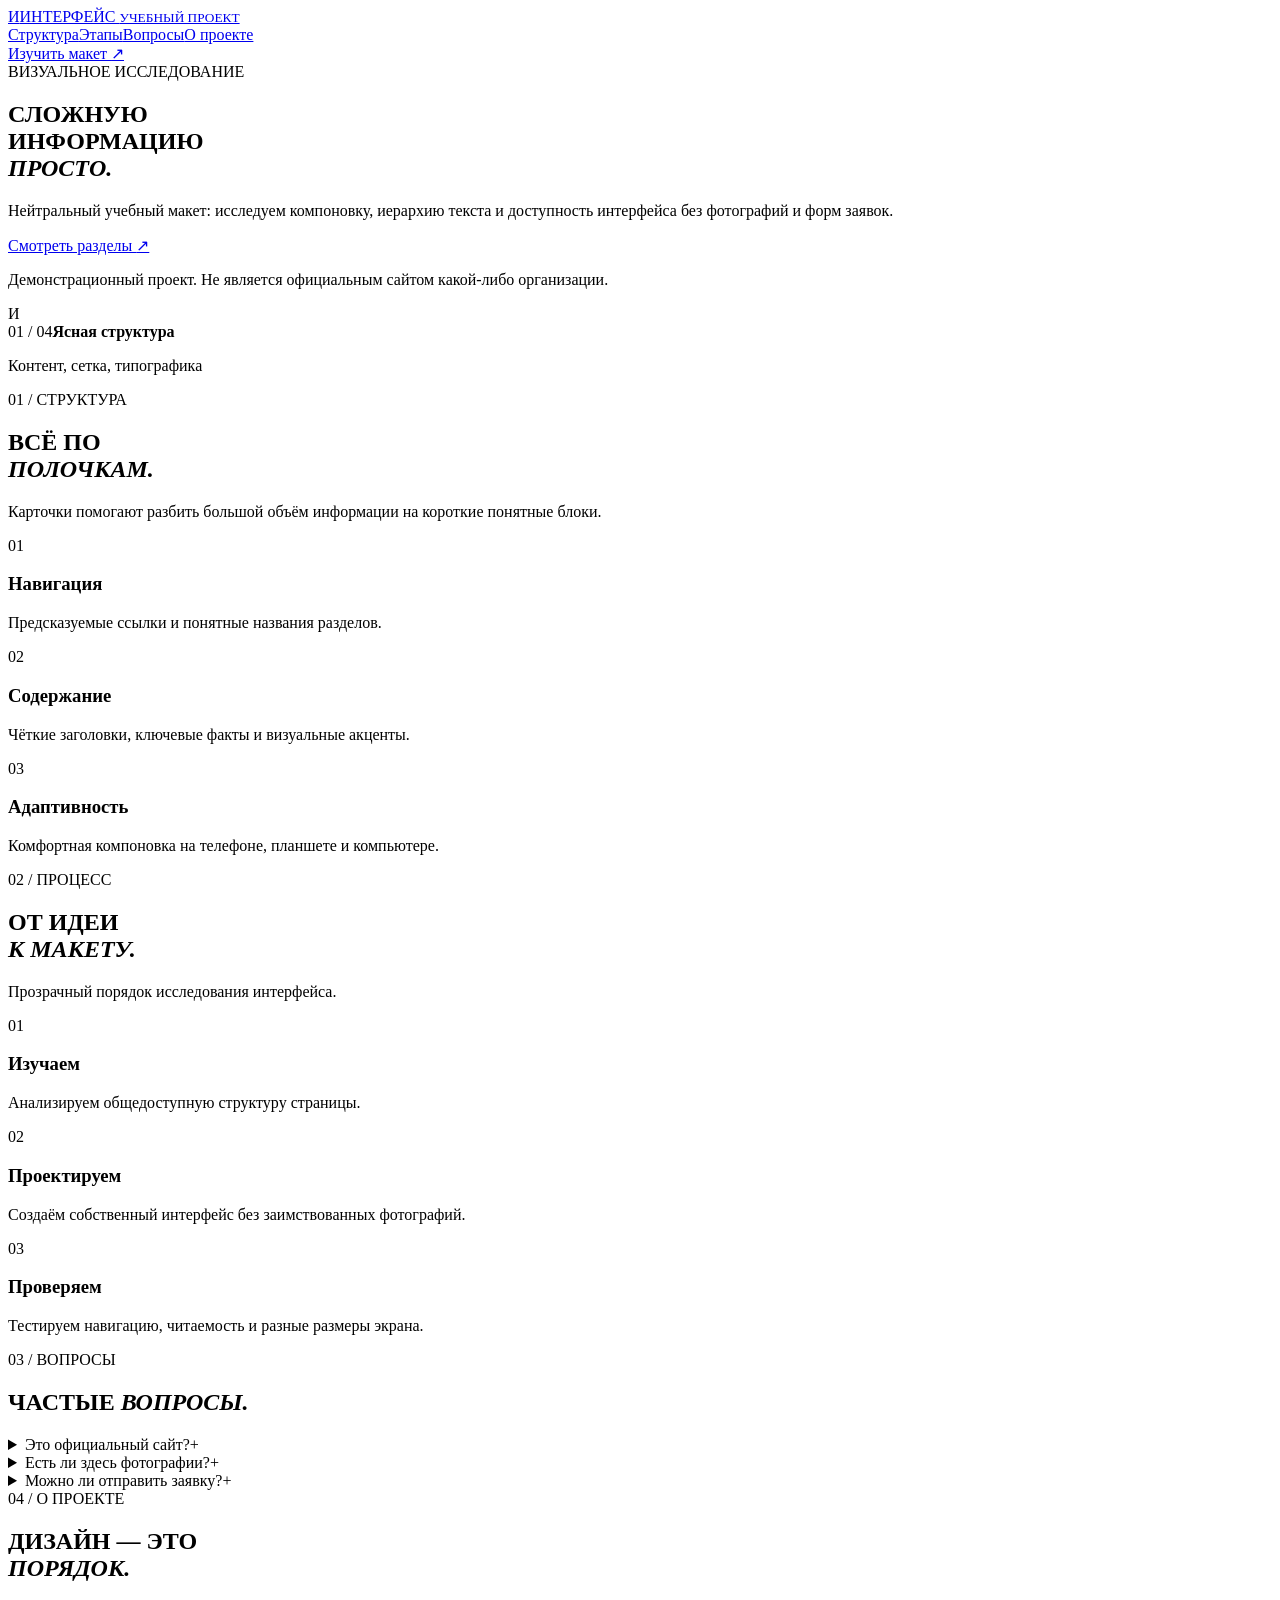
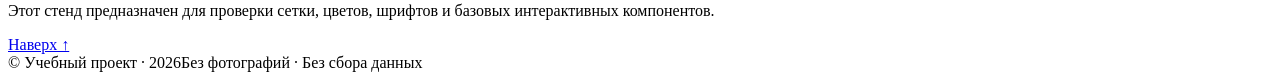
==== index.html @ 8164005a "feat: build photo-free neutral responsive research layout" ====
<!doctype html><html lang="ru"><head><meta charset="UTF-8"/><meta name="viewport" content="width=device-width,initial-scale=1"/><meta name="description" content="Учебный макет информационного сайта без фотографий и сбора персональных данных"/><title>Исследование интерфейса — учебный макет</title><link rel="stylesheet" href="./styles.css"/></head><body><header class="header"><div class="container head"><a class="brand" href="#top" aria-label="Начало страницы"><span class="logo">И</span><span>ИНТЕРФЕЙС <small>УЧЕБНЫЙ ПРОЕКТ</small></span></a><nav aria-label="Навигация"><a href="#structure">Структура</a><a href="#steps">Этапы</a><a href="#faq">Вопросы</a><a href="#about">О проекте</a></nav><a class="header-link" href="#structure">Изучить макет <span aria-hidden="true">↗</span></a></div></header><main id="top"><section class="hero"><div class="container hero-layout"><div class="intro"><span class="eyebrow"><span class="dot"></span> ВИЗУАЛЬНОЕ ИССЛЕДОВАНИЕ</span><h1>СЛОЖНУЮ<br/>ИНФОРМАЦИЮ<br/><em>ПРОСТО.</em></h1><p class="lead">Нейтральный учебный макет: исследуем компоновку, иерархию текста и доступность интерфейса без фотографий и форм заявок.</p><a class="button" href="#structure">Смотреть разделы <span aria-hidden="true">↗</span></a><p class="notice">Демонстрационный проект. Не является официальным сайтом какой-либо организации.</p></div><div class="art" aria-label="Абстрактная композиция геометрических фигур"><div class="big-letter" aria-hidden="true">И</div><div class="art-line"></div><div class="floating-card"><span>01 / 04</span><strong>Ясная структура</strong><p>Контент, сетка, типографика</p></div><div class="small-circle"></div></div></div></section><section id="structure" class="section"><div class="container"><div class="section-head"><span class="tag">01 / СТРУКТУРА</span><h2>ВСЁ ПО<br/><em>ПОЛОЧКАМ.</em></h2><p>Карточки помогают разбить большой объём информации на короткие понятные блоки.</p></div><div class="cards"><article><span class="card-no">01</span><div class="shape shape-one" aria-hidden="true"></div><h3>Навигация</h3><p>Предсказуемые ссылки и понятные названия разделов.</p></article><article><span class="card-no">02</span><div class="shape shape-two" aria-hidden="true"></div><h3>Содержание</h3><p>Чёткие заголовки, ключевые факты и визуальные акценты.</p></article><article><span class="card-no">03</span><div class="shape shape-three" aria-hidden="true"></div><h3>Адаптивность</h3><p>Комфортная компоновка на телефоне, планшете и компьютере.</p></article></div></div></section><section id="steps" class="section dark"><div class="container"><span class="tag lime">02 / ПРОЦЕСС</span><div class="section-head"><h2>ОТ ИДЕИ<br/><em>К МАКЕТУ.</em></h2><p>Прозрачный порядок исследования интерфейса.</p></div><div class="steps"><article><span>01</span><h3>Изучаем</h3><p>Анализируем общедоступную структуру страницы.</p></article><article><span>02</span><h3>Проектируем</h3><p>Создаём собственный интерфейс без заимствованных фотографий.</p></article><article><span>03</span><h3>Проверяем</h3><p>Тестируем навигацию, читаемость и разные размеры экрана.</p></article></div></div></section><section id="faq" class="section pale"><div class="container narrow"><span class="tag">03 / ВОПРОСЫ</span><h2>ЧАСТЫЕ <em>ВОПРОСЫ.</em></h2><details><summary>Это официальный сайт?<span>+</span></summary><p>Нет. Это независимый учебный макет, демонстрирующий принципы веб-дизайна.</p></details><details><summary>Есть ли здесь фотографии?<span>+</span></summary><p>Нет. Все изображения заменены графическими элементами и цветными блоками.</p></details><details><summary>Можно ли отправить заявку?<span>+</span></summary><p>Нет. Формы сбора персональных данных и внешние сервисы не подключены.</p></details></div></section><section id="about" class="section final"><div class="container final-inner"><div><span class="tag">04 / О ПРОЕКТЕ</span><h2>ДИЗАЙН — ЭТО<br/><em>ПОРЯДОК.</em></h2><p>Этот стенд предназначен для проверки сетки, цветов, шрифтов и базовых интерактивных компонентов.</p></div><a class="button light-button" href="#top">Наверх ↑</a></div></section></main><footer><div class="container footer"><span>© Учебный проект · 2026</span><span>Без фотографий · Без сбора данных</span></div></footer></body></html>
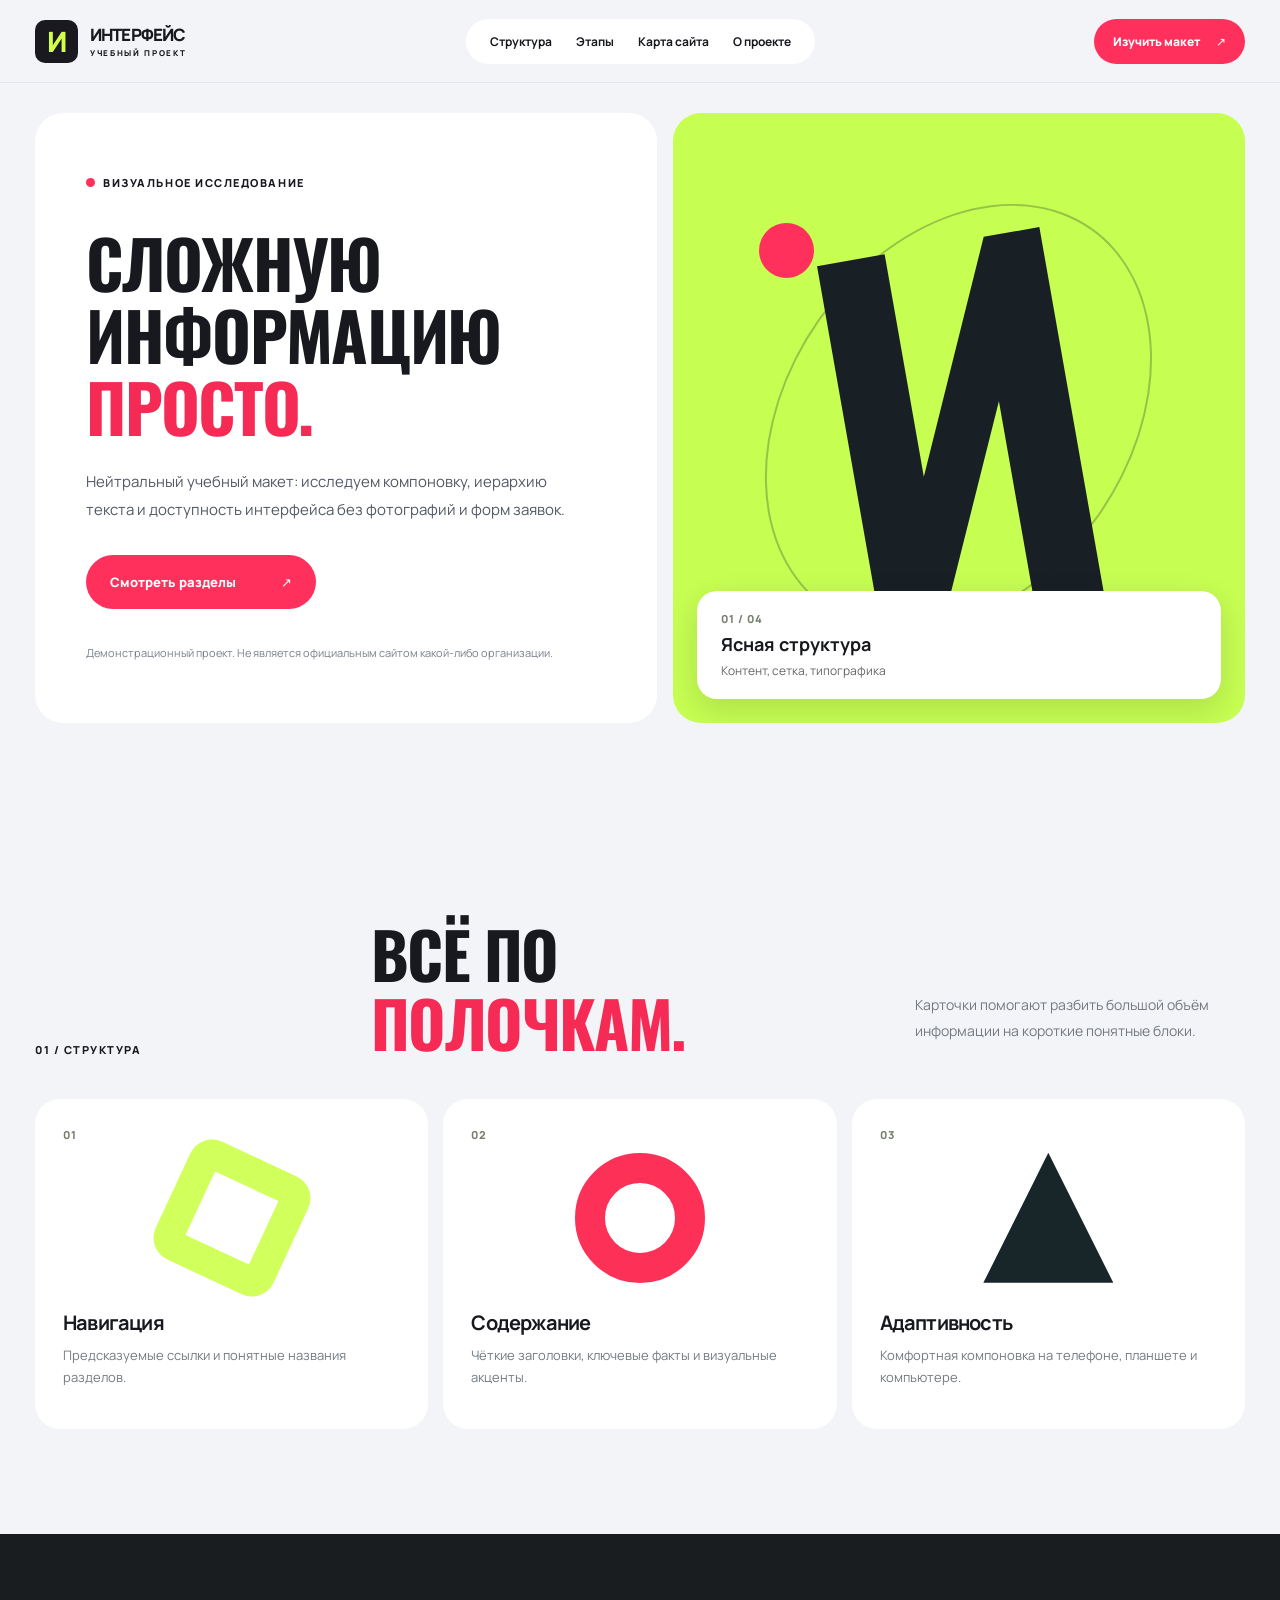
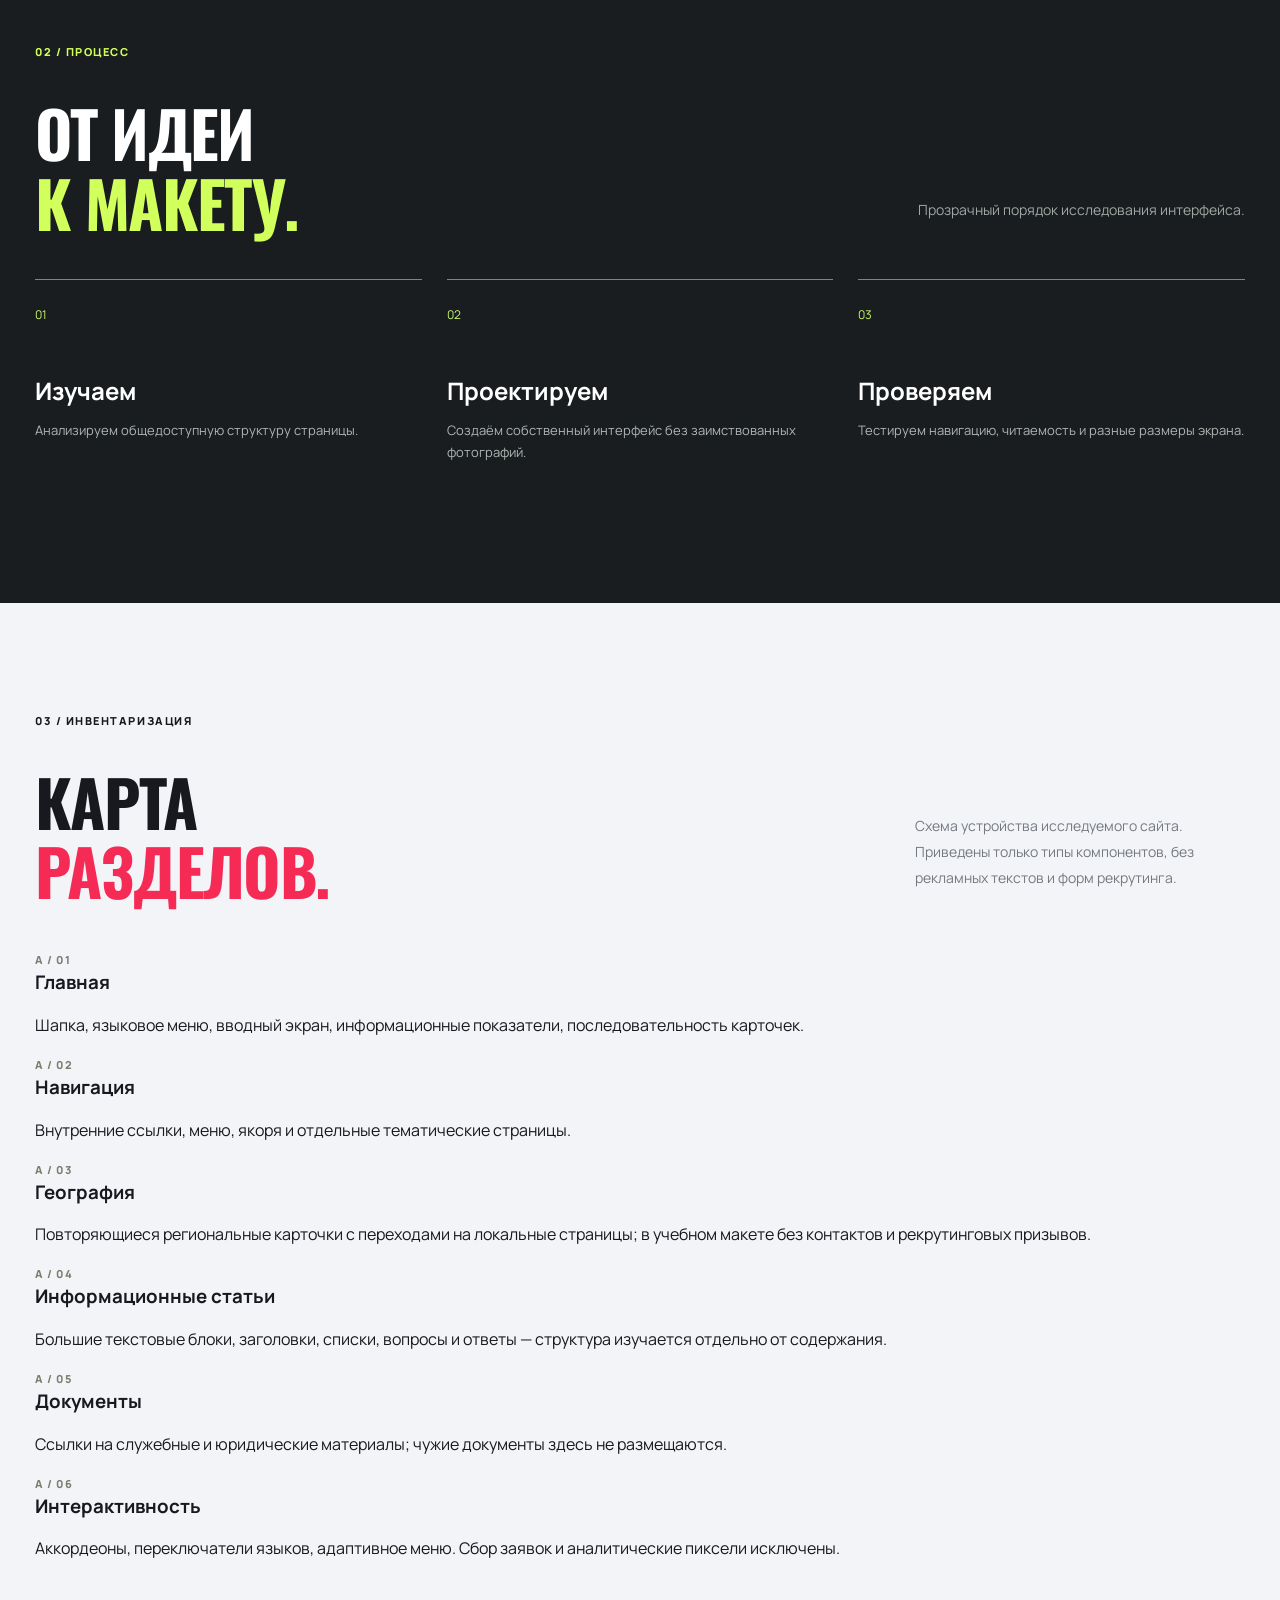
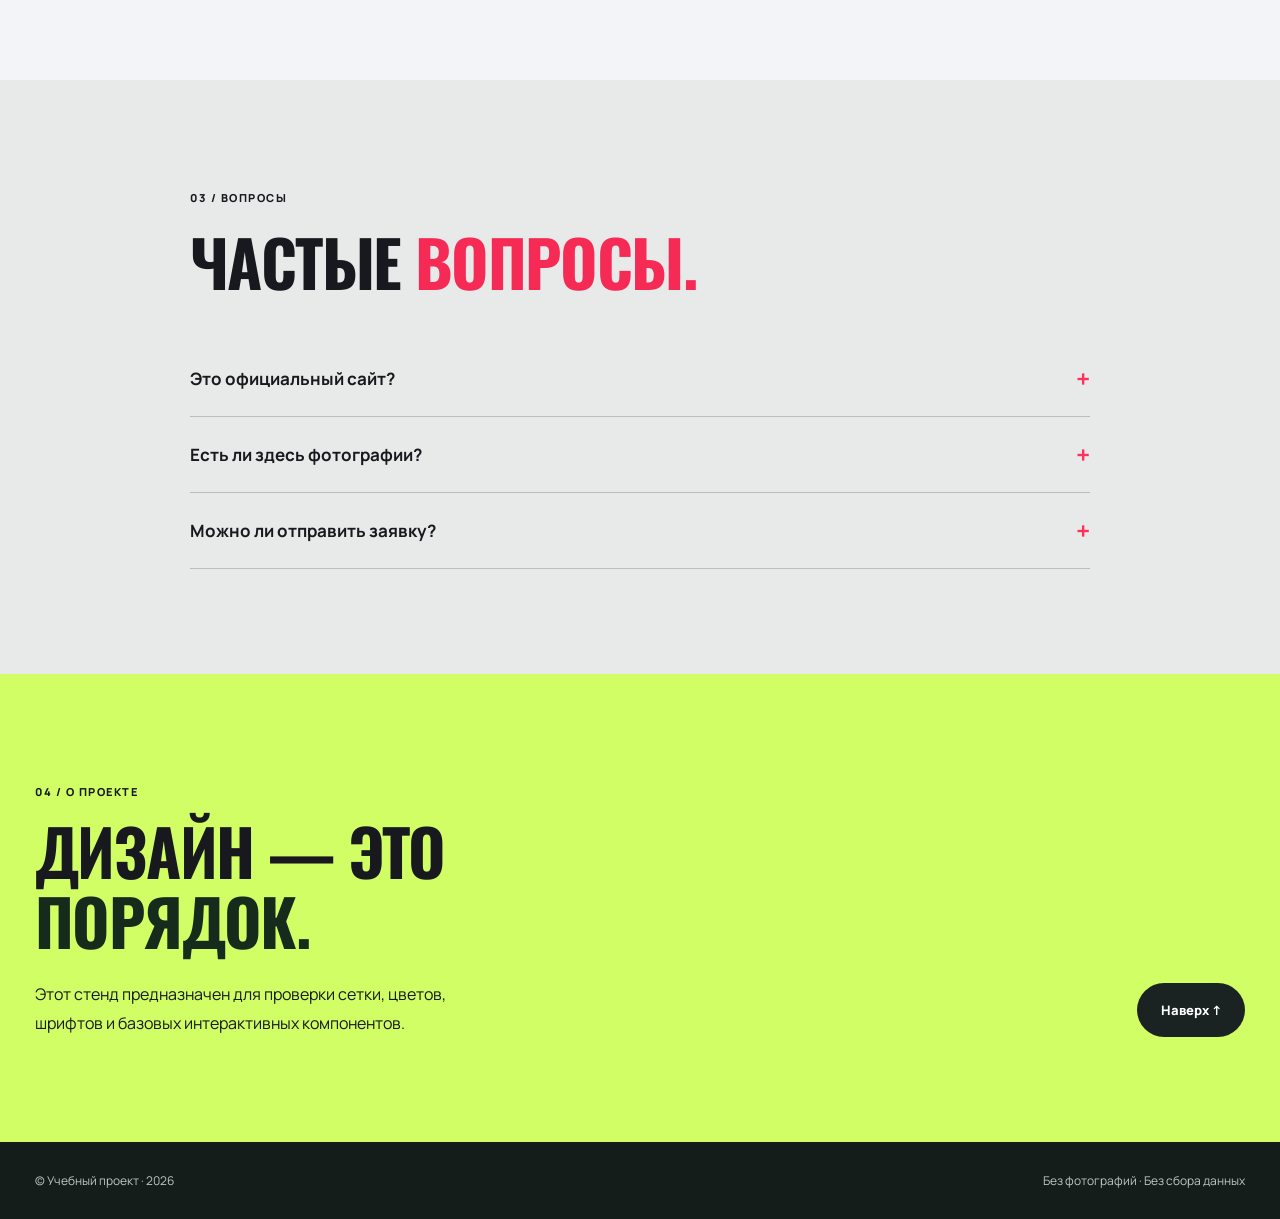
==== commit 9c663bc7: "feat: add neutral source structure inventory and navigation" ====
--- a/index.html
+++ b/index.html
@@ -1 +1 @@
-<!doctype html><html lang="ru"><head><meta charset="UTF-8"/><meta name="viewport" content="width=device-width,initial-scale=1"/><meta name="description" content="Учебный макет информационного сайта без фотографий и сбора персональных данных"/><title>Исследование интерфейса — учебный макет</title><link rel="stylesheet" href="./styles.css"/></head><body><header class="header"><div class="container head"><a class="brand" href="#top" aria-label="Начало страницы"><span class="logo">И</span><span>ИНТЕРФЕЙС <small>УЧЕБНЫЙ ПРОЕКТ</small></span></a><nav aria-label="Навигация"><a href="#structure">Структура</a><a href="#steps">Этапы</a><a href="#faq">Вопросы</a><a href="#about">О проекте</a></nav><a class="header-link" href="#structure">Изучить макет <span aria-hidden="true">↗</span></a></div></header><main id="top"><section class="hero"><div class="container hero-layout"><div class="intro"><span class="eyebrow"><span class="dot"></span> ВИЗУАЛЬНОЕ ИССЛЕДОВАНИЕ</span><h1>СЛОЖНУЮ<br/>ИНФОРМАЦИЮ<br/><em>ПРОСТО.</em></h1><p class="lead">Нейтральный учебный макет: исследуем компоновку, иерархию текста и доступность интерфейса без фотографий и форм заявок.</p><a class="button" href="#structure">Смотреть разделы <span aria-hidden="true">↗</span></a><p class="notice">Демонстрационный проект. Не является официальным сайтом какой-либо организации.</p></div><div class="art" aria-label="Абстрактная композиция геометрических фигур"><div class="big-letter" aria-hidden="true">И</div><div class="art-line"></div><div class="floating-card"><span>01 / 04</span><strong>Ясная структура</strong><p>Контент, сетка, типографика</p></div><div class="small-circle"></div></div></div></section><section id="structure" class="section"><div class="container"><div class="section-head"><span class="tag">01 / СТРУКТУРА</span><h2>ВСЁ ПО<br/><em>ПОЛОЧКАМ.</em></h2><p>Карточки помогают разбить большой объём информации на короткие понятные блоки.</p></div><div class="cards"><article><span class="card-no">01</span><div class="shape shape-one" aria-hidden="true"></div><h3>Навигация</h3><p>Предсказуемые ссылки и понятные названия разделов.</p></article><article><span class="card-no">02</span><div class="shape shape-two" aria-hidden="true"></div><h3>Содержание</h3><p>Чёткие заголовки, ключевые факты и визуальные акценты.</p></article><article><span class="card-no">03</span><div class="shape shape-three" aria-hidden="true"></div><h3>Адаптивность</h3><p>Комфортная компоновка на телефоне, планшете и компьютере.</p></article></div></div></section><section id="steps" class="section dark"><div class="container"><span class="tag lime">02 / ПРОЦЕСС</span><div class="section-head"><h2>ОТ ИДЕИ<br/><em>К МАКЕТУ.</em></h2><p>Прозрачный порядок исследования интерфейса.</p></div><div class="steps"><article><span>01</span><h3>Изучаем</h3><p>Анализируем общедоступную структуру страницы.</p></article><article><span>02</span><h3>Проектируем</h3><p>Создаём собственный интерфейс без заимствованных фотографий.</p></article><article><span>03</span><h3>Проверяем</h3><p>Тестируем навигацию, читаемость и разные размеры экрана.</p></article></div></div></section><section id="faq" class="section pale"><div class="container narrow"><span class="tag">03 / ВОПРОСЫ</span><h2>ЧАСТЫЕ <em>ВОПРОСЫ.</em></h2><details><summary>Это официальный сайт?<span>+</span></summary><p>Нет. Это независимый учебный макет, демонстрирующий принципы веб-дизайна.</p></details><details><summary>Есть ли здесь фотографии?<span>+</span></summary><p>Нет. Все изображения заменены графическими элементами и цветными блоками.</p></details><details><summary>Можно ли отправить заявку?<span>+</span></summary><p>Нет. Формы сбора персональных данных и внешние сервисы не подключены.</p></details></div></section><section id="about" class="section final"><div class="container final-inner"><div><span class="tag">04 / О ПРОЕКТЕ</span><h2>ДИЗАЙН — ЭТО<br/><em>ПОРЯДОК.</em></h2><p>Этот стенд предназначен для проверки сетки, цветов, шрифтов и базовых интерактивных компонентов.</p></div><a class="button light-button" href="#top">Наверх ↑</a></div></section></main><footer><div class="container footer"><span>© Учебный проект · 2026</span><span>Без фотографий · Без сбора данных</span></div></footer></body></html>+<!doctype html><html lang="ru"><head><meta charset="UTF-8"/><meta name="viewport" content="width=device-width,initial-scale=1"/><meta name="description" content="Учебный макет информационного сайта без фотографий и сбора персональных данных"/><title>Исследование интерфейса — учебный макет</title><link rel="stylesheet" href="./styles.css"/></head><body><header class="header"><div class="container head"><a class="brand" href="#top" aria-label="Начало страницы"><span class="logo">И</span><span>ИНТЕРФЕЙС <small>УЧЕБНЫЙ ПРОЕКТ</small></span></a><nav aria-label="Навигация"><a href="#structure">Структура</a><a href="#steps">Этапы</a><a href="#audit">Карта сайта</a><a href="#about">О проекте</a></nav><a class="header-link" href="#structure">Изучить макет <span aria-hidden="true">↗</span></a></div></header><main id="top"><section class="hero"><div class="container hero-layout"><div class="intro"><span class="eyebrow"><span class="dot"></span> ВИЗУАЛЬНОЕ ИССЛЕДОВАНИЕ</span><h1>СЛОЖНУЮ<br/>ИНФОРМАЦИЮ<br/><em>ПРОСТО.</em></h1><p class="lead">Нейтральный учебный макет: исследуем компоновку, иерархию текста и доступность интерфейса без фотографий и форм заявок.</p><a class="button" href="#structure">Смотреть разделы <span aria-hidden="true">↗</span></a><p class="notice">Демонстрационный проект. Не является официальным сайтом какой-либо организации.</p></div><div class="art" aria-label="Абстрактная композиция геометрических фигур"><div class="big-letter" aria-hidden="true">И</div><div class="art-line"></div><div class="floating-card"><span>01 / 04</span><strong>Ясная структура</strong><p>Контент, сетка, типографика</p></div><div class="small-circle"></div></div></div></section><section id="structure" class="section"><div class="container"><div class="section-head"><span class="tag">01 / СТРУКТУРА</span><h2>ВСЁ ПО<br/><em>ПОЛОЧКАМ.</em></h2><p>Карточки помогают разбить большой объём информации на короткие понятные блоки.</p></div><div class="cards"><article><span class="card-no">01</span><div class="shape shape-one" aria-hidden="true"></div><h3>Навигация</h3><p>Предсказуемые ссылки и понятные названия разделов.</p></article><article><span class="card-no">02</span><div class="shape shape-two" aria-hidden="true"></div><h3>Содержание</h3><p>Чёткие заголовки, ключевые факты и визуальные акценты.</p></article><article><span class="card-no">03</span><div class="shape shape-three" aria-hidden="true"></div><h3>Адаптивность</h3><p>Комфортная компоновка на телефоне, планшете и компьютере.</p></article></div></div></section><section id="steps" class="section dark"><div class="container"><span class="tag lime">02 / ПРОЦЕСС</span><div class="section-head"><h2>ОТ ИДЕИ<br/><em>К МАКЕТУ.</em></h2><p>Прозрачный порядок исследования интерфейса.</p></div><div class="steps"><article><span>01</span><h3>Изучаем</h3><p>Анализируем общедоступную структуру страницы.</p></article><article><span>02</span><h3>Проектируем</h3><p>Создаём собственный интерфейс без заимствованных фотографий.</p></article><article><span>03</span><h3>Проверяем</h3><p>Тестируем навигацию, читаемость и разные размеры экрана.</p></article></div></div></section><section id="audit" class="section audit"><div class="container"><span class="tag">03 / ИНВЕНТАРИЗАЦИЯ</span><div class="section-head"><h2>КАРТА<br/><em>РАЗДЕЛОВ.</em></h2><p>Схема устройства исследуемого сайта. Приведены только типы компонентов, без рекламных текстов и форм рекрутинга.</p></div><div class="audit-grid"><article><span class="card-no">A / 01</span><h3>Главная</h3><p>Шапка, языковое меню, вводный экран, информационные показатели, последовательность карточек.</p></article><article><span class="card-no">A / 02</span><h3>Навигация</h3><p>Внутренние ссылки, меню, якоря и отдельные тематические страницы.</p></article><article><span class="card-no">A / 03</span><h3>География</h3><p>Повторяющиеся региональные карточки с переходами на локальные страницы; в учебном макете без контактов и рекрутинговых призывов.</p></article><article><span class="card-no">A / 04</span><h3>Информационные статьи</h3><p>Большие текстовые блоки, заголовки, списки, вопросы и ответы — структура изучается отдельно от содержания.</p></article><article><span class="card-no">A / 05</span><h3>Документы</h3><p>Ссылки на служебные и юридические материалы; чужие документы здесь не размещаются.</p></article><article><span class="card-no">A / 06</span><h3>Интерактивность</h3><p>Аккордеоны, переключатели языков, адаптивное меню. Сбор заявок и аналитические пиксели исключены.</p></article></div></div></section><section id="faq" class="section pale"><div class="container narrow"><span class="tag">03 / ВОПРОСЫ</span><h2>ЧАСТЫЕ <em>ВОПРОСЫ.</em></h2><details><summary>Это официальный сайт?<span>+</span></summary><p>Нет. Это независимый учебный макет, демонстрирующий принципы веб-дизайна.</p></details><details><summary>Есть ли здесь фотографии?<span>+</span></summary><p>Нет. Все изображения заменены графическими элементами и цветными блоками.</p></details><details><summary>Можно ли отправить заявку?<span>+</span></summary><p>Нет. Формы сбора персональных данных и внешние сервисы не подключены.</p></details></div></section><section id="about" class="section final"><div class="container final-inner"><div><span class="tag">04 / О ПРОЕКТЕ</span><h2>ДИЗАЙН — ЭТО<br/><em>ПОРЯДОК.</em></h2><p>Этот стенд предназначен для проверки сетки, цветов, шрифтов и базовых интерактивных компонентов.</p></div><a class="button light-button" href="#top">Наверх ↑</a></div></section></main><footer><div class="container footer"><span>© Учебный проект · 2026</span><span>Без фотографий · Без сбора данных</span></div></footer></body></html>
--- a/styles.css
+++ b/styles.css
@@ -0,0 +1 @@
+@import url('https://fonts.googleapis.com/css2?family=Manrope:wght@400;500;600;700;800&family=Oswald:wght@500;600;700&display=swap');:root{font-family:Manrope,Arial,sans-serif;color:#17191e;background:#f3f4f7;font-synthesis:none}*{box-sizing:border-box}html{scroll-behavior:smooth}body{margin:0}a{color:inherit;text-decoration:none}button,input{font:inherit}:focus-visible{outline:3px solid #ff315c;outline-offset:4px}.container{width:min(1210px,calc(100% - 48px));margin:auto}.header{position:sticky;top:0;z-index:10;background:#f3f4f7eF;backdrop-filter:blur(16px);border-bottom:1px solid #e5e5ed}.head{display:flex;align-items:center;justify-content:space-between;gap:24px;height:82px}.brand{display:flex;align-items:center;gap:12px;font-size:17px;line-height:1;font-weight:800;letter-spacing:-.05em}.brand small{display:block;letter-spacing:.21em;font-size:8px;margin-top:6px}.logo{display:grid;place-items:center;background:#19191f;color:#d2ff4b;border-radius:10px;width:43px;height:43px;font-size:28px}.head nav{display:flex;align-items:center;gap:24px;background:#fff;border-radius:50px;padding:14px 24px}.head nav a{font-size:12px;font-weight:700}.head nav a:hover,.header-link:hover{color:#f22750}.header-link{background:#ff315c;color:#fff;padding:14px 19px;border-radius:40px;font-size:12px;font-weight:800;white-space:nowrap}.header-link span{margin-left:14px}.hero{padding:30px 0 54px}.hero-layout{display:grid;grid-template-columns:1fr .92fr;gap:16px}.intro{min-height:605px;background:white;padding:62px clamp(25px,4vw,58px);border-radius:28px;display:flex;flex-direction:column;align-items:start}.eyebrow,.tag{font-size:11px;font-weight:800;letter-spacing:.14em}.eyebrow{display:flex;align-items:center;gap:8px}.dot{width:9px;height:9px;background:#ff315c;border-radius:50%}h1,h2,h3,p{margin-top:0}h1,h2{font-family:Oswald,'Arial Narrow',Impact,sans-serif;font-weight:700;letter-spacing:-.025em;line-height:1.08}h1{font-size:clamp(48px,5.2vw,77px);margin:37px 0 25px}h1 em,h2 em{font-style:normal;color:#f52a55}.lead{max-width:480px;font-size:15px;line-height:1.9;color:#535964}.button{display:inline-flex;align-items:center;justify-content:space-between;gap:45px;border:0;border-radius:50px;background:#ff315c;color:white;font-size:13px;font-weight:800;padding:18px 24px;margin-top:15px}.button:hover{background:#e31342}.notice{font-size:11px;color:#79808b;line-height:1.6;margin:35px 0 0}.art{min-height:605px;border-radius:28px;position:relative;overflow:hidden;background:#c6fe52;display:grid;place-items:center}.big-letter{font-family:Oswald,Impact,sans-serif;font-size:clamp(350px,38vw,560px);color:#182026;font-weight:700;line-height:.8;transform:rotate(-10deg)}.art-line{position:absolute;inset:12% 20%;border:2px solid #18202644;border-radius:50%;transform:rotate(35deg)}.floating-card{position:absolute;bottom:24px;right:24px;left:24px;background:#fff;padding:20px 24px;border-radius:20px;display:grid;gap:6px;box-shadow:0 10px 30px #1112}.floating-card span,.card-no{font-size:11px;letter-spacing:.1em;color:#77806f;font-weight:800}.floating-card strong{font-size:18px}.floating-card p{font-size:12px;color:#666;margin:0}.small-circle{width:55px;height:55px;border-radius:50%;background:#ff315c;position:absolute;left:15%;top:18%}.section{padding:105px 0}.section-head{display:flex;justify-content:space-between;align-items:end;gap:25px;margin:22px 0 42px}.section-head h2,h2{font-size:clamp(40px,5vw,70px);margin:15px 0 0}.section-head p{max-width:330px;color:#747980;font-size:14px;line-height:1.85}.cards{display:grid;grid-template-columns:repeat(3,1fr);gap:15px}.cards article{background:white;min-height:330px;border-radius:25px;padding:28px;display:flex;flex-direction:column}.cards h3{font-size:20px;letter-spacing:-.04em;margin:16px 0 8px}.cards p,.steps p{font-size:13px;color:#737b80;line-height:1.7}.shape{margin:auto;position:relative;width:130px;height:130px}.shape-one{border:30px solid #d1ff5c;border-radius:24px;transform:rotate(25deg)}.shape-two{border:30px solid #fd3158;border-radius:50%}.shape-three{background:#18262a;clip-path:polygon(50% 0,100% 100%,0 100%)}.dark{background:#191d20;color:#fff}.lime{color:#d1ff5c}.dark h2 em{color:#d1ff5c}.dark .section-head p{color:#a1a8a3}.steps{display:grid;grid-template-columns:repeat(3,1fr);gap:25px}.steps article{border-top:1px solid #788880;padding:22px 0}.steps article span{color:#c9f96b;font-size:12px}.steps h3{font-size:24px;margin:50px 0 12px}.steps p{color:#aeb5b1}.pale{background:#e8eae9}.narrow{max-width:900px}.narrow h2{margin:20px 0 45px}details{border-bottom:1px solid #babfbc;padding:20px 0}summary{cursor:pointer;font-size:17px;font-weight:700;display:flex;justify-content:space-between;align-items:center;gap:15px;list-style:none}summary::-webkit-details-marker{display:none}summary span{font-size:25px;color:#ff315c}details[open] summary span{transform:rotate(45deg)}details p{color:#5e6966;line-height:1.8;font-size:14px;margin:18px 0 4px}.final{background:#d0fe64}.final-inner{display:flex;align-items:end;justify-content:space-between;gap:35px}.final h2 em{color:#172b1c}.final p{max-width:440px;margin:25px 0 0;line-height:1.8}.light-button{background:#1a2322}.light-button:hover{background:#364744}footer{background:#151d1b;color:#bdc8bf;padding:30px 0}.footer{display:flex;justify-content:space-between;gap:15px;font-size:12px}@media(max-width:950px){.head nav{gap:12px;padding:12px}.head nav a{font-size:11px}.hero-layout{grid-template-columns:1fr 1fr}.intro{min-height:560px}.art{min-height:560px}.big-letter{font-size:330px}}@media(max-width:740px){.head nav{display:none}.head{height:68px}.container{width:calc(100% - 26px)}.hero{padding-top:12px}.hero-layout{grid-template-columns:1fr}.intro{min-height:0;padding:36px 25px}.intro h1{font-size:clamp(48px,12vw,70px)}.art{min-height:340px}.big-letter{font-size:320px}.section{padding:70px 0}.section-head{display:block}.section-head p{margin-top:18px}.cards,.steps{grid-template-columns:1fr}.cards article{min-height:290px}.final-inner{display:block}.footer{flex-direction:column}.header-link{font-size:11px;padding:12px}}@media(prefers-reduced-motion:reduce){html{scroll-behavior:auto}}
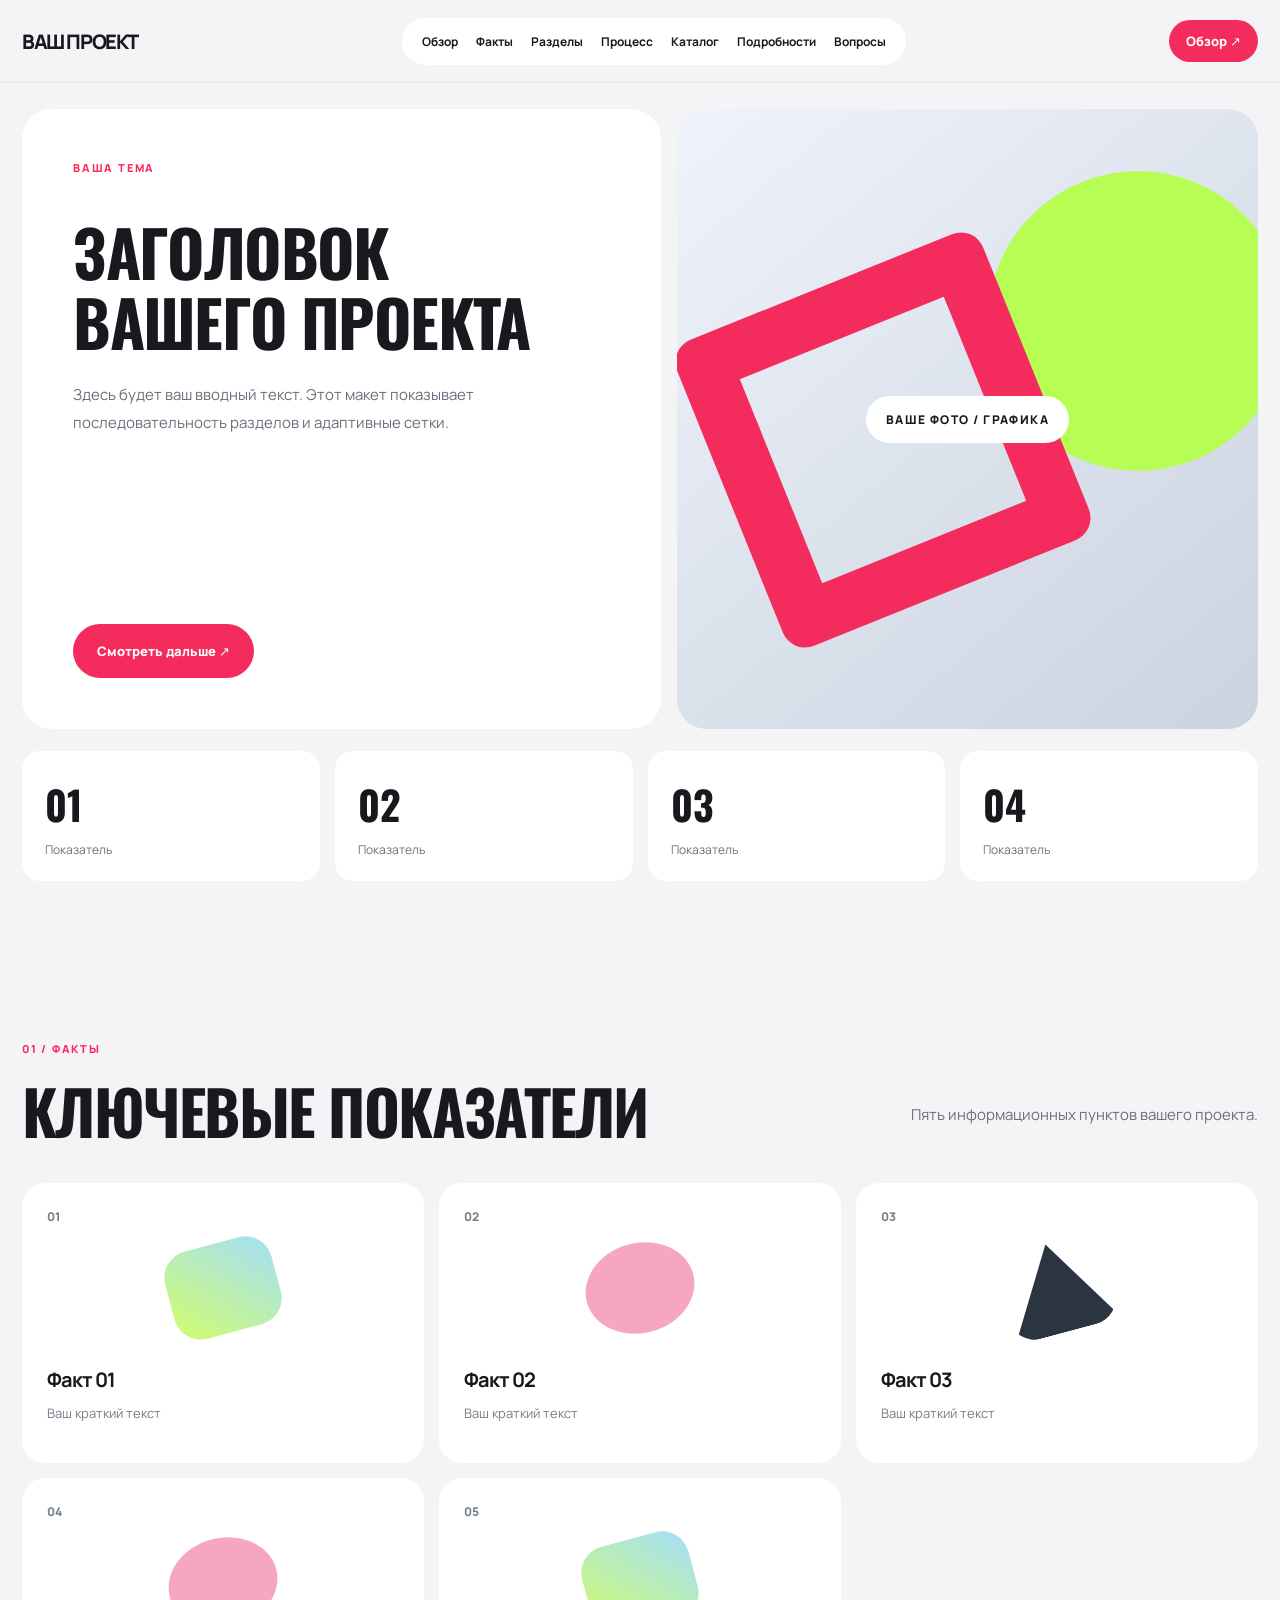
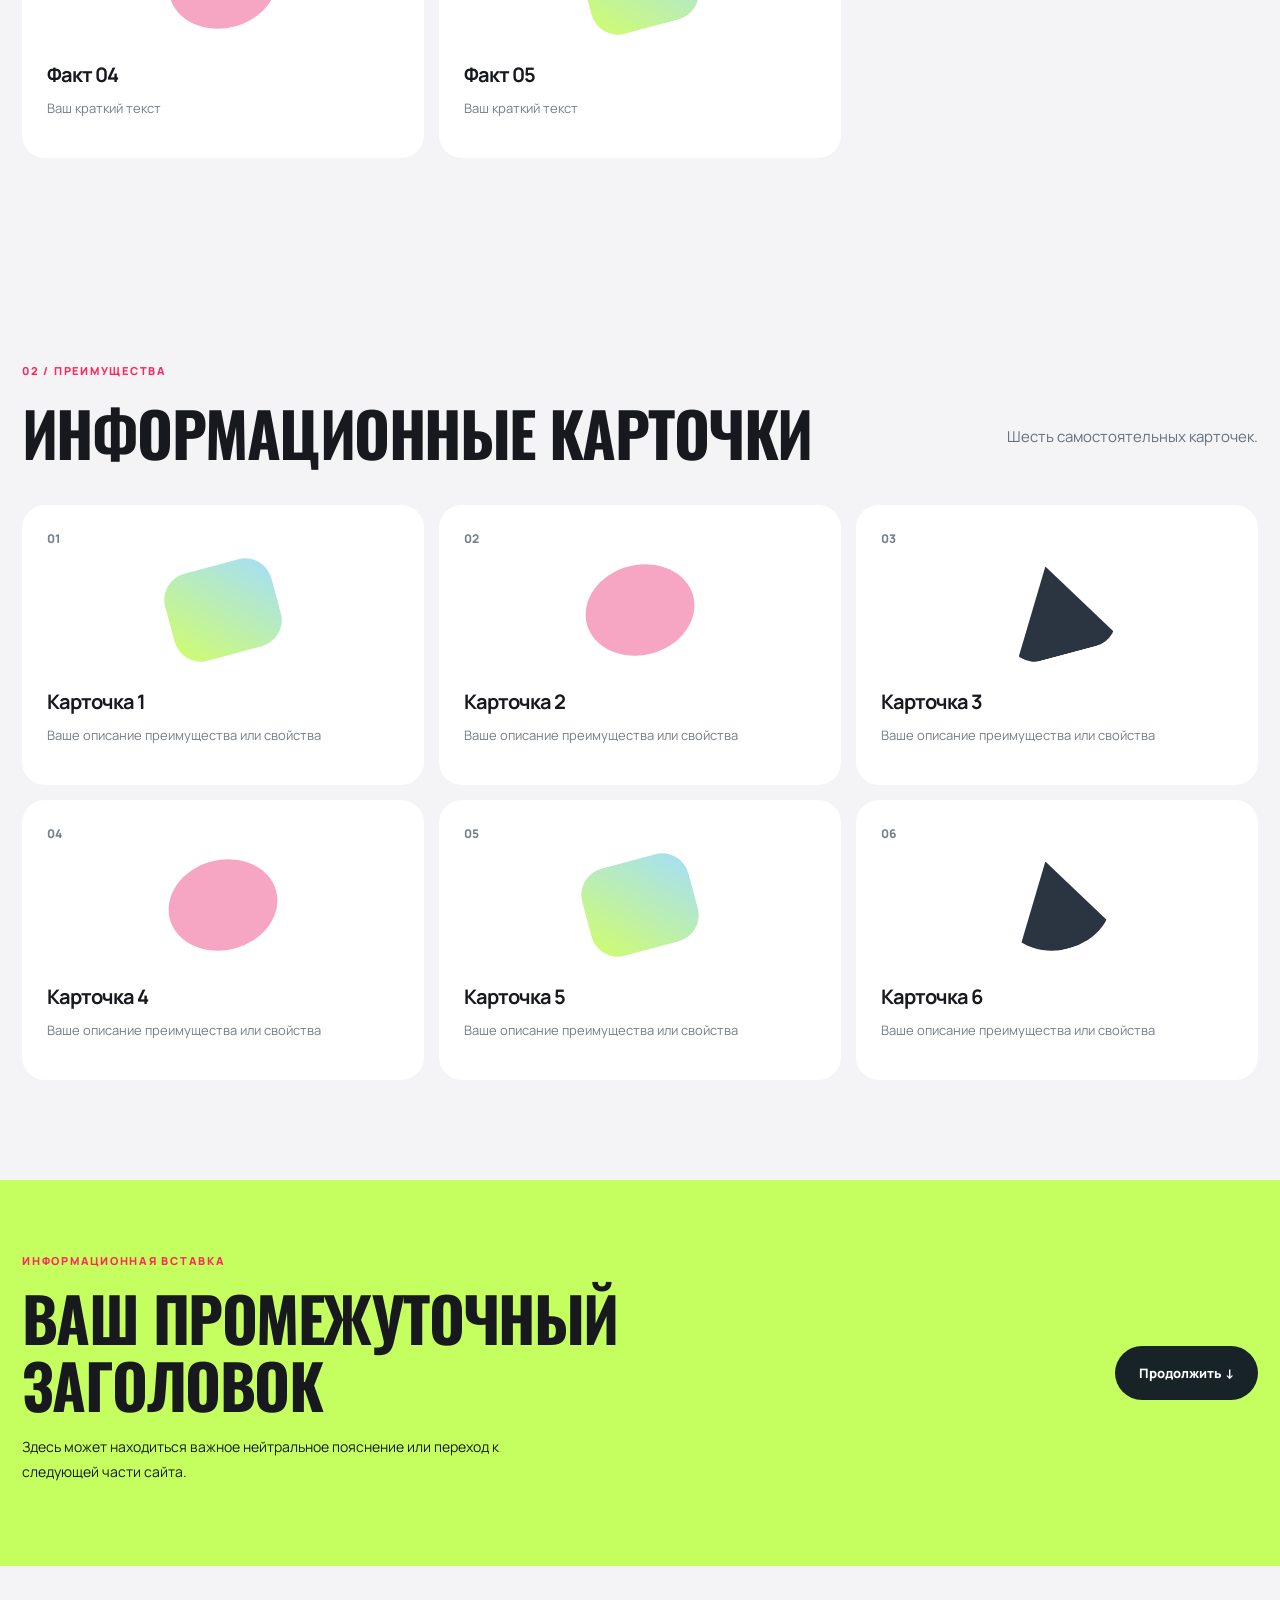
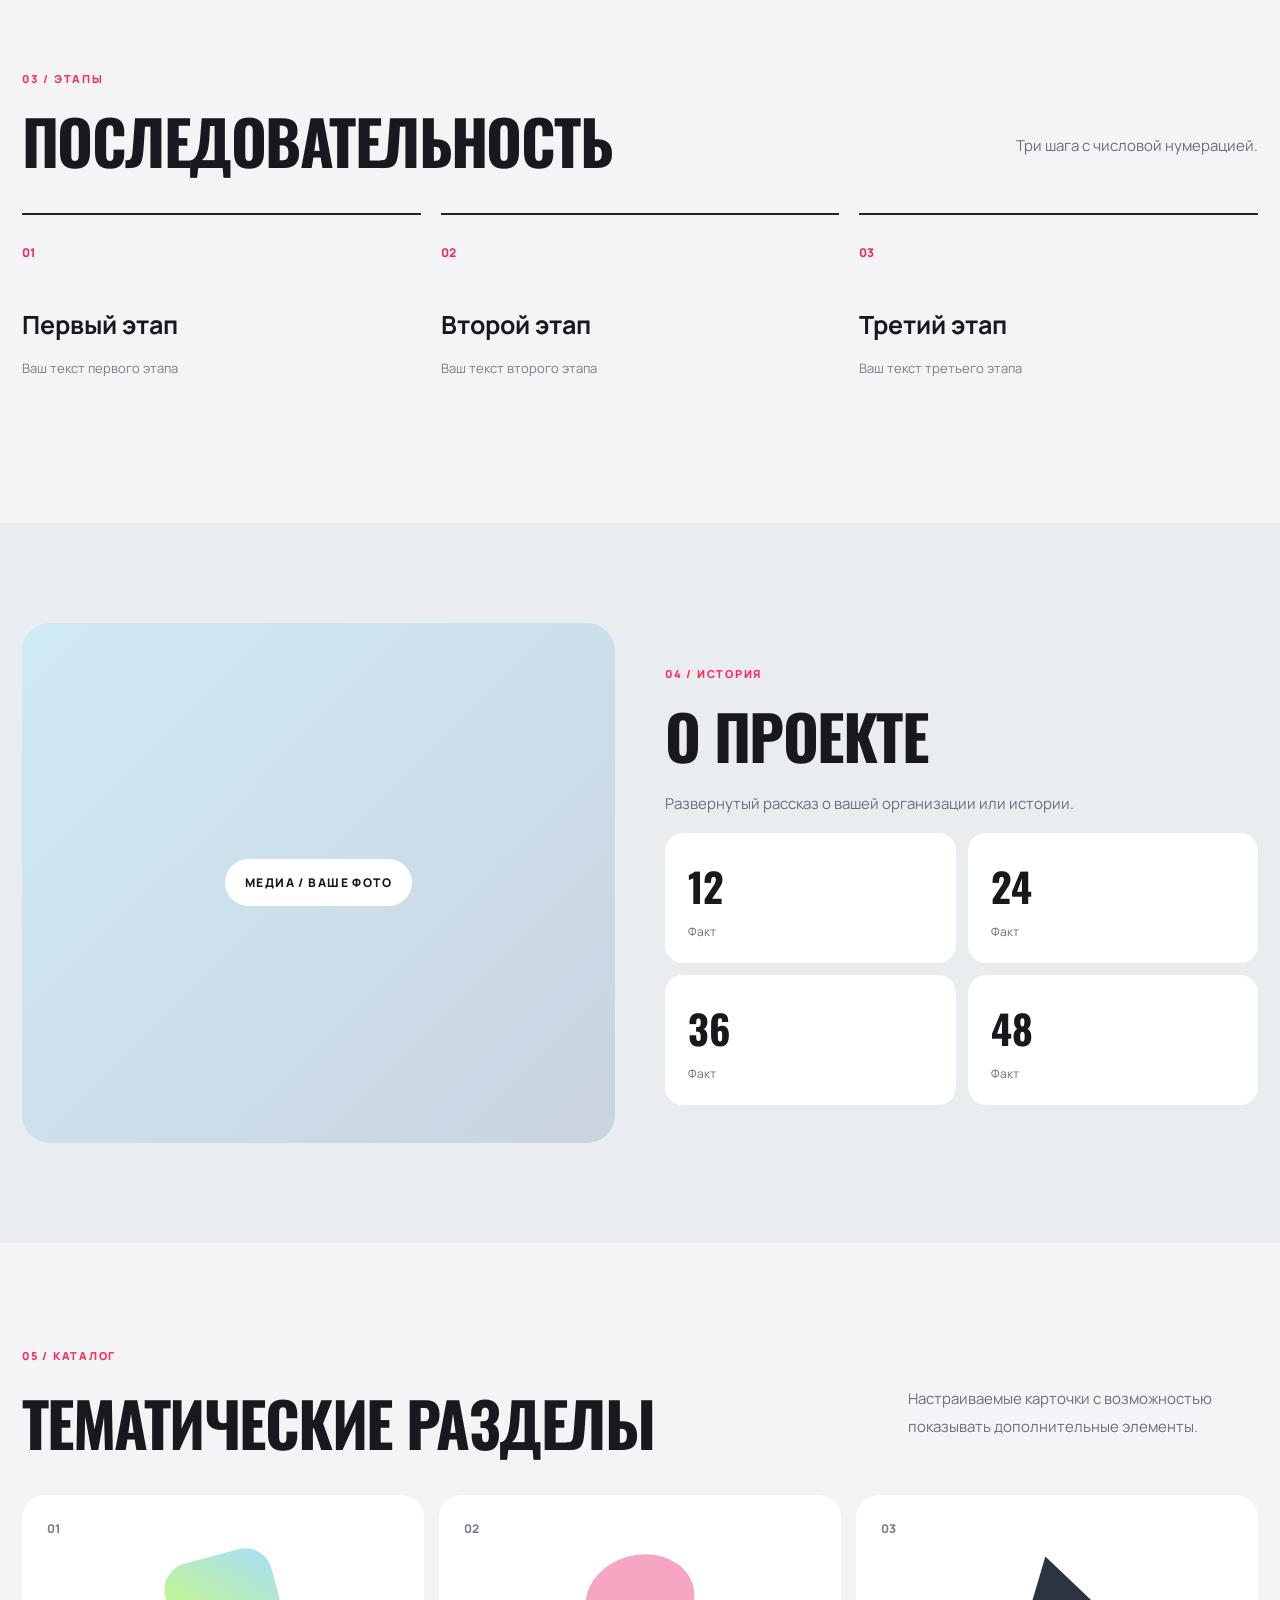
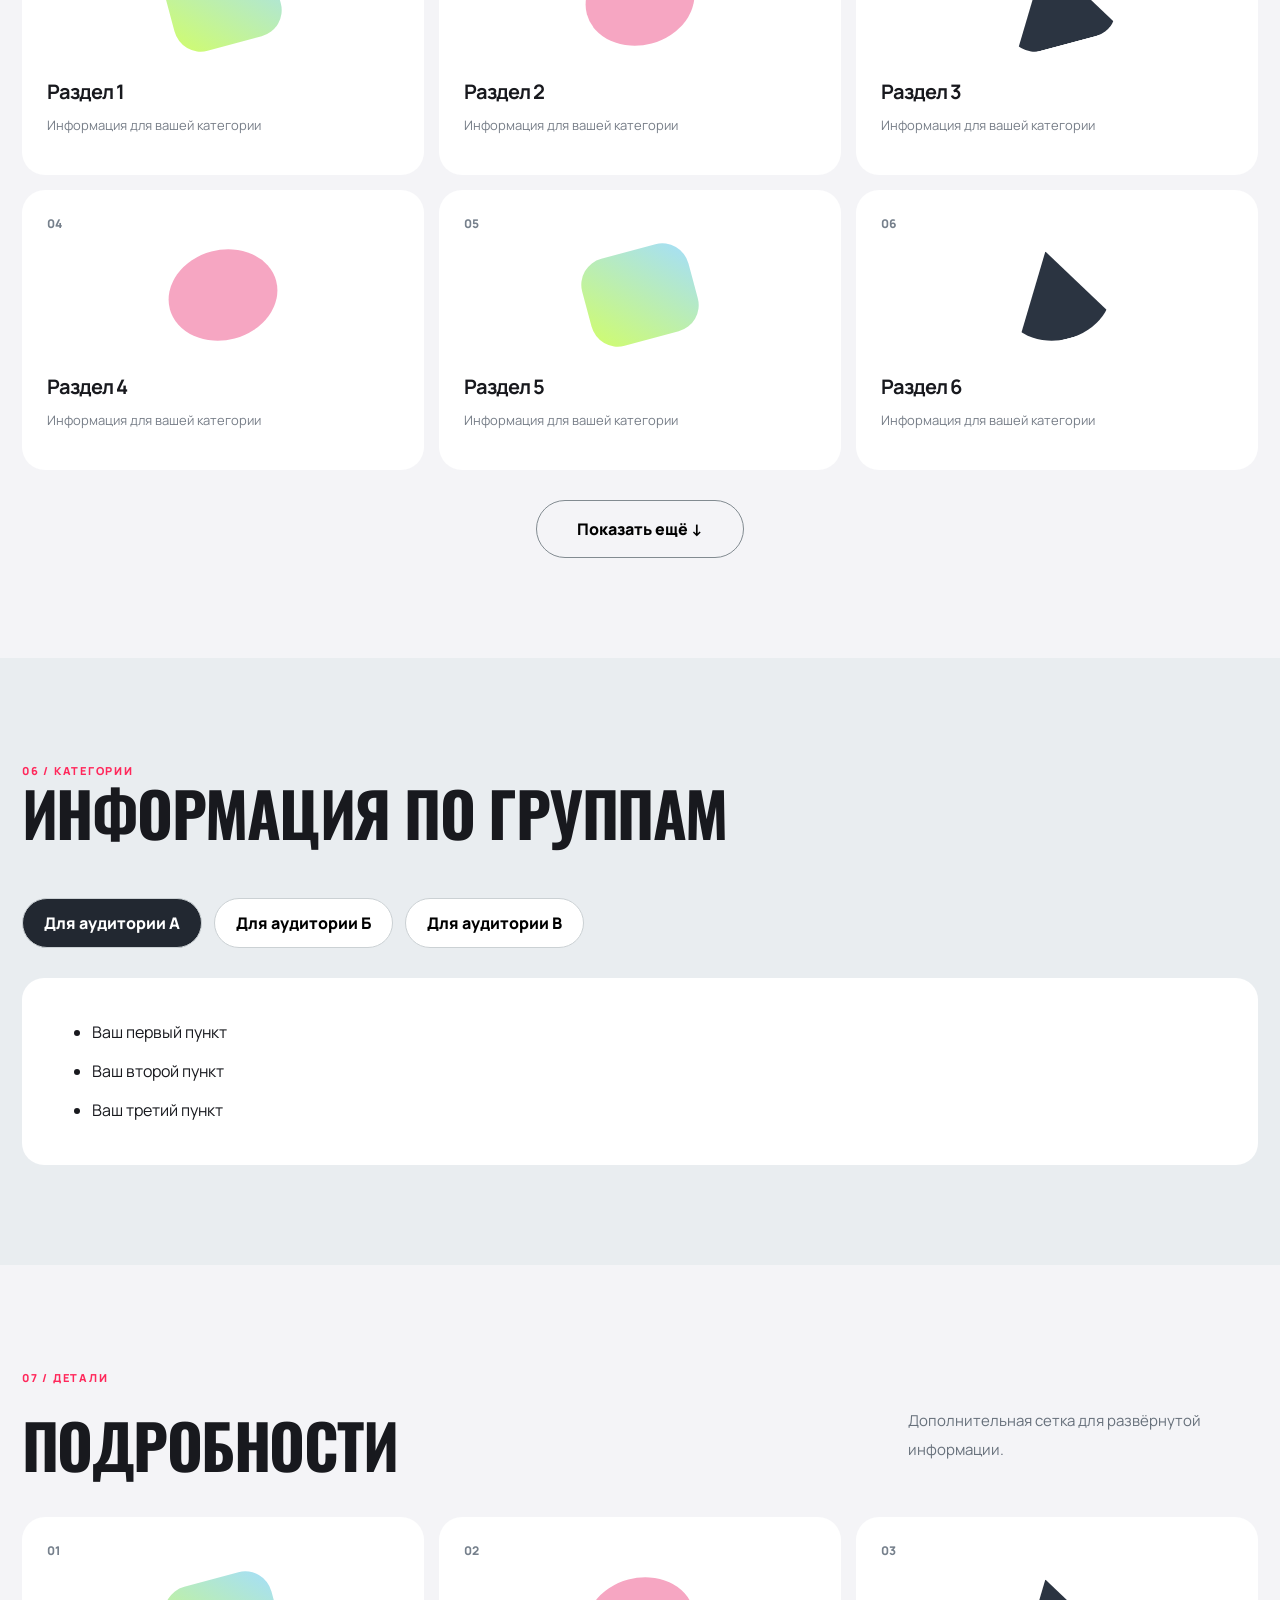
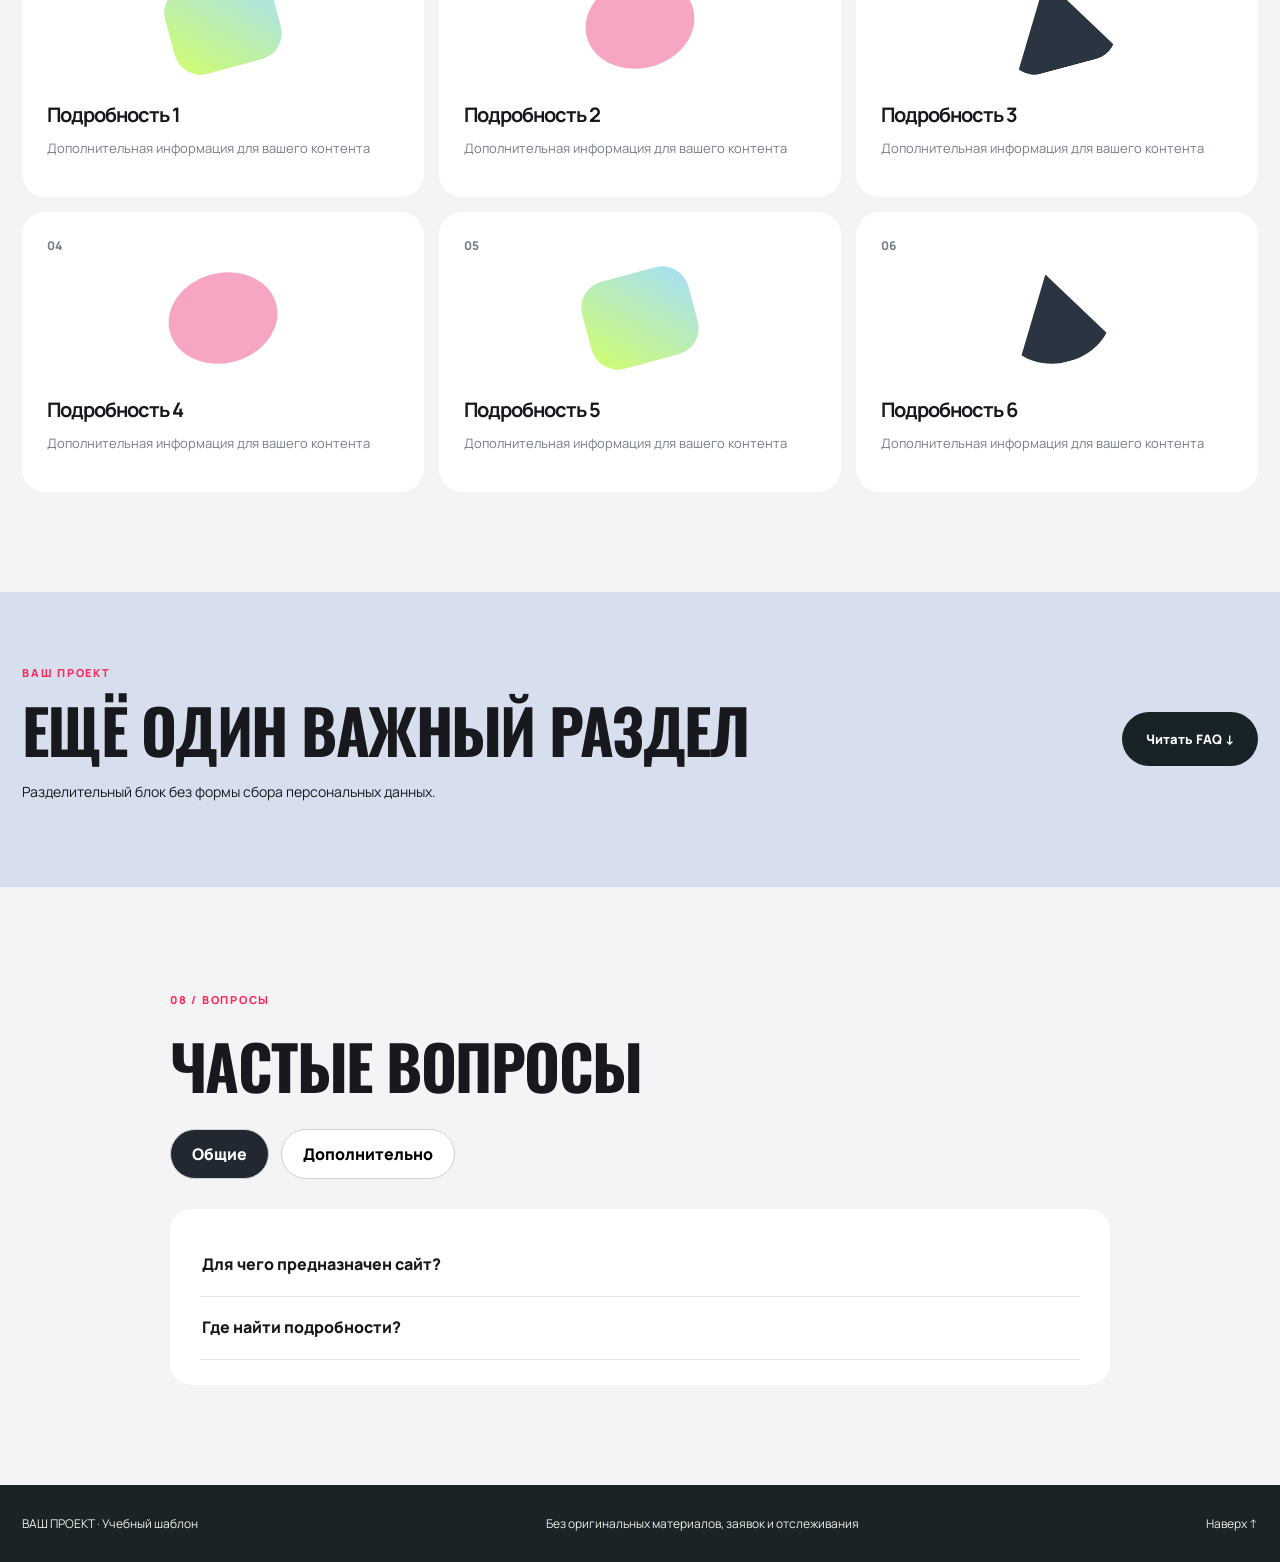
==== commit 1d7b7cbd: "feat: serve complete interactive civilian site at root URL" ====
--- a/index.html
+++ b/index.html
@@ -1 +1 @@
-<!doctype html><html lang="ru"><head><meta charset="UTF-8"/><meta name="viewport" content="width=device-width,initial-scale=1"/><meta name="description" content="Учебный макет информационного сайта без фотографий и сбора персональных данных"/><title>Исследование интерфейса — учебный макет</title><link rel="stylesheet" href="./styles.css"/></head><body><header class="header"><div class="container head"><a class="brand" href="#top" aria-label="Начало страницы"><span class="logo">И</span><span>ИНТЕРФЕЙС <small>УЧЕБНЫЙ ПРОЕКТ</small></span></a><nav aria-label="Навигация"><a href="#structure">Структура</a><a href="#steps">Этапы</a><a href="#audit">Карта сайта</a><a href="#about">О проекте</a></nav><a class="header-link" href="#structure">Изучить макет <span aria-hidden="true">↗</span></a></div></header><main id="top"><section class="hero"><div class="container hero-layout"><div class="intro"><span class="eyebrow"><span class="dot"></span> ВИЗУАЛЬНОЕ ИССЛЕДОВАНИЕ</span><h1>СЛОЖНУЮ<br/>ИНФОРМАЦИЮ<br/><em>ПРОСТО.</em></h1><p class="lead">Нейтральный учебный макет: исследуем компоновку, иерархию текста и доступность интерфейса без фотографий и форм заявок.</p><a class="button" href="#structure">Смотреть разделы <span aria-hidden="true">↗</span></a><p class="notice">Демонстрационный проект. Не является официальным сайтом какой-либо организации.</p></div><div class="art" aria-label="Абстрактная композиция геометрических фигур"><div class="big-letter" aria-hidden="true">И</div><div class="art-line"></div><div class="floating-card"><span>01 / 04</span><strong>Ясная структура</strong><p>Контент, сетка, типографика</p></div><div class="small-circle"></div></div></div></section><section id="structure" class="section"><div class="container"><div class="section-head"><span class="tag">01 / СТРУКТУРА</span><h2>ВСЁ ПО<br/><em>ПОЛОЧКАМ.</em></h2><p>Карточки помогают разбить большой объём информации на короткие понятные блоки.</p></div><div class="cards"><article><span class="card-no">01</span><div class="shape shape-one" aria-hidden="true"></div><h3>Навигация</h3><p>Предсказуемые ссылки и понятные названия разделов.</p></article><article><span class="card-no">02</span><div class="shape shape-two" aria-hidden="true"></div><h3>Содержание</h3><p>Чёткие заголовки, ключевые факты и визуальные акценты.</p></article><article><span class="card-no">03</span><div class="shape shape-three" aria-hidden="true"></div><h3>Адаптивность</h3><p>Комфортная компоновка на телефоне, планшете и компьютере.</p></article></div></div></section><section id="steps" class="section dark"><div class="container"><span class="tag lime">02 / ПРОЦЕСС</span><div class="section-head"><h2>ОТ ИДЕИ<br/><em>К МАКЕТУ.</em></h2><p>Прозрачный порядок исследования интерфейса.</p></div><div class="steps"><article><span>01</span><h3>Изучаем</h3><p>Анализируем общедоступную структуру страницы.</p></article><article><span>02</span><h3>Проектируем</h3><p>Создаём собственный интерфейс без заимствованных фотографий.</p></article><article><span>03</span><h3>Проверяем</h3><p>Тестируем навигацию, читаемость и разные размеры экрана.</p></article></div></div></section><section id="audit" class="section audit"><div class="container"><span class="tag">03 / ИНВЕНТАРИЗАЦИЯ</span><div class="section-head"><h2>КАРТА<br/><em>РАЗДЕЛОВ.</em></h2><p>Схема устройства исследуемого сайта. Приведены только типы компонентов, без рекламных текстов и форм рекрутинга.</p></div><div class="audit-grid"><article><span class="card-no">A / 01</span><h3>Главная</h3><p>Шапка, языковое меню, вводный экран, информационные показатели, последовательность карточек.</p></article><article><span class="card-no">A / 02</span><h3>Навигация</h3><p>Внутренние ссылки, меню, якоря и отдельные тематические страницы.</p></article><article><span class="card-no">A / 03</span><h3>География</h3><p>Повторяющиеся региональные карточки с переходами на локальные страницы; в учебном макете без контактов и рекрутинговых призывов.</p></article><article><span class="card-no">A / 04</span><h3>Информационные статьи</h3><p>Большие текстовые блоки, заголовки, списки, вопросы и ответы — структура изучается отдельно от содержания.</p></article><article><span class="card-no">A / 05</span><h3>Документы</h3><p>Ссылки на служебные и юридические материалы; чужие документы здесь не размещаются.</p></article><article><span class="card-no">A / 06</span><h3>Интерактивность</h3><p>Аккордеоны, переключатели языков, адаптивное меню. Сбор заявок и аналитические пиксели исключены.</p></article></div></div></section><section id="faq" class="section pale"><div class="container narrow"><span class="tag">03 / ВОПРОСЫ</span><h2>ЧАСТЫЕ <em>ВОПРОСЫ.</em></h2><details><summary>Это официальный сайт?<span>+</span></summary><p>Нет. Это независимый учебный макет, демонстрирующий принципы веб-дизайна.</p></details><details><summary>Есть ли здесь фотографии?<span>+</span></summary><p>Нет. Все изображения заменены графическими элементами и цветными блоками.</p></details><details><summary>Можно ли отправить заявку?<span>+</span></summary><p>Нет. Формы сбора персональных данных и внешние сервисы не подключены.</p></details></div></section><section id="about" class="section final"><div class="container final-inner"><div><span class="tag">04 / О ПРОЕКТЕ</span><h2>ДИЗАЙН — ЭТО<br/><em>ПОРЯДОК.</em></h2><p>Этот стенд предназначен для проверки сетки, цветов, шрифтов и базовых интерактивных компонентов.</p></div><a class="button light-button" href="#top">Наверх ↑</a></div></section></main><footer><div class="container footer"><span>© Учебный проект · 2026</span><span>Без фотографий · Без сбора данных</span></div></footer></body></html>+<!doctype html><html lang="ru"><head><meta charset="UTF-8"><meta name="viewport" content="width=device-width, initial-scale=1"><title>Информационный сайт</title><link rel="stylesheet" href="./template.css"></head><body><div id="app"></div><noscript>Для отображения сайта включите JavaScript.</noscript><script type="module" src="./template.js"></script></body></html>
--- a/template.css
+++ b/template.css
@@ -0,0 +1,2 @@
+@import url('https://fonts.googleapis.com/css2?family=Manrope:wght@400;500;600;700;800&family=Oswald:wght@500;600;700&display=swap');
+:root{font-family:Manrope,Arial,sans-serif;background:#f4f4f7;color:#18191e;font-synthesis:none}*{box-sizing:border-box}html{scroll-behavior:smooth}body{margin:0}a{color:inherit;text-decoration:none}button{font:inherit;cursor:pointer}button:focus-visible,a:focus-visible,summary:focus-visible{outline:3px solid #ec3463;outline-offset:3px}.container{width:min(1240px,calc(100% - 44px));margin:auto}.header{position:sticky;top:0;z-index:10;background:#f4f4f7ee;backdrop-filter:blur(16px);border-bottom:1px solid #e4e4eb}.header-inner{height:82px;display:flex;gap:20px;justify-content:space-between;align-items:center}.brand{font-weight:800;letter-spacing:-.07em;font-size:20px}.header nav{display:flex;gap:18px;align-items:center;background:#fff;border-radius:45px;padding:15px 20px}.header nav a{font-size:12px;font-weight:700}.header nav a:hover{color:#ed2c59}.button{display:inline-flex;justify-content:space-between;align-items:center;gap:22px;border-radius:100px;background:#f42b5d;color:#fff;padding:18px 24px;font-size:13px;font-weight:800}.button:hover{background:#ce164a}.button.small{padding:12px 17px;white-space:nowrap}.hero{padding:26px 0 55px}.hero-grid{display:grid;grid-template-columns:1.1fr 1fr;gap:16px}.hero-copy{background:#fff;border-radius:30px;min-height:620px;padding:clamp(30px,4vw,64px);display:flex;align-items:start;flex-direction:column}.kicker{font-size:11px;font-weight:800;letter-spacing:.16em;color:#ff285b}h1,h2,h3,p{margin-top:0}h1,h2{font-family:Oswald,'Arial Narrow',Impact,sans-serif;letter-spacing:-.025em;line-height:1.09}h1{font-size:clamp(48px,5vw,77px);margin:42px 0 24px}h2{font-size:clamp(39px,4.8vw,68px)}.hero-copy p,.section-title p{font-size:15px;line-height:1.9;color:#67707b;max-width:470px}.hero-copy .button{margin-top:auto}.hero-graphic{border-radius:30px;min-height:620px;background:linear-gradient(140deg,#eff3fb,#cbd3df);display:grid;place-items:center;position:relative;overflow:hidden}.hero-graphic:before{content:'';position:absolute;width:300px;height:300px;border-radius:50%;background:#b6fe53;top:10%;right:-30px}.hero-graphic:after{content:'';position:absolute;width:220px;height:220px;border:55px solid #f42b5d;border-radius:24px;transform:rotate(-22deg);bottom:20%;left:7%}.hero-graphic span,.wide-art span{background:white;position:relative;z-index:1;font-weight:800;letter-spacing:.12em;font-size:12px;padding:15px 20px;border-radius:30px}.metrics{display:grid;grid-template-columns:repeat(4,1fr);gap:15px;margin-top:22px}.metrics div,.number-grid div{padding:23px;background:white;border-radius:18px;display:grid;gap:7px}.metrics strong,.number-grid strong{font-family:Oswald,Impact,sans-serif;font-size:40px}.metrics span,.number-grid span{font-size:12px;color:#68717b}.section{padding:100px 0}.section-title{display:flex;justify-content:space-between;align-items:end;gap:35px;margin:20px 0 38px}.section-title h2{margin-bottom:0}.section-title p{max-width:350px}.facts,.cards,.catalog{display:grid;gap:15px;grid-template-columns:repeat(3,minmax(0,1fr))}.card{padding:25px;background:white;border-radius:23px;min-height:280px;display:flex;flex-direction:column}.index{color:#76808c;font-size:12px;font-weight:800}.media-placeholder{height:90px;width:110px;align-self:center;margin:auto;background:linear-gradient(45deg,#d1fd6b,#a4defb);border-radius:27px;transform:rotate(-15deg)}.card:nth-child(2n) .media-placeholder{border-radius:50%;background:#f6a6c2}.card:nth-child(3n) .media-placeholder{background:#2b3441;clip-path:polygon(50% 0,100% 100%,0 100%)}.card h3{font-size:20px;letter-spacing:-.05em;margin:15px 0 9px}.card p,.steps p{font-size:13px;line-height:1.75;color:#777e88}.band{background:#c4ff5f;padding:68px 0}.band-inner{display:flex;justify-content:space-between;align-items:center;gap:30px}.band h2{max-width:750px;margin:15px 0}.band p{font-size:14px;max-width:530px;line-height:1.8}.button.inverse{background:#182328}.secondary{background:#d7deed}.steps{display:grid;grid-template-columns:repeat(3,1fr);gap:20px}.steps article{border-top:2px solid #222;padding:25px 10px 30px 0}.steps span{font-size:12px;font-weight:800;color:#ed2c59}.steps h3{font-size:25px;margin:45px 0 15px}.alternate{background:#e9edf0}.split{display:grid;grid-template-columns:1fr 1fr;gap:50px;align-items:center}.wide-art{border-radius:28px;background:linear-gradient(135deg,#cfebf5,#cad3e0);height:520px;display:grid;place-items:center}.split h2{margin:20px 0}.split p{font-size:15px;line-height:1.9;color:#66717b}.number-grid{display:grid;grid-template-columns:1fr 1fr;gap:12px}.catalog>.card:nth-child(n+7){display:none}.catalog.expanded>.card{display:flex}.more{display:block;margin:30px auto 0;background:transparent;border:1px solid #828b91;border-radius:40px;padding:17px 40px;font-weight:800}.tabs{display:flex;gap:12px;flex-wrap:wrap;margin:30px 0}.tabs button{border:1px solid #cbd1d4;padding:13px 21px;background:#fff;border-radius:30px;font-weight:800}.tabs button[aria-selected=true]{background:#222831;color:white}.panel{padding:25px 30px;background:white;border-radius:22px}.panel[hidden]{display:none}.panel li{margin:12px 0;line-height:1.7}.faq-inner{max-width:940px}.faq-inner h2{margin:24px 0}details{border-bottom:1px solid #e4e5eb;padding:18px 2px}summary{cursor:pointer;font-weight:800;list-style:none;line-height:1.6}summary::-webkit-details-marker{display:none}details p{font-size:14px;line-height:1.8;color:#707783;margin:14px 0}footer{background:#1b2327;color:#ecf1e9;padding:30px 0}.footer{display:flex;justify-content:space-between;gap:20px;align-items:center;font-size:12px}@media(max-width:1100px){.header nav{gap:9px;padding:13px}.header nav a{font-size:10px}}@media(max-width:800px){.header nav{display:none}.hero-grid,.split{grid-template-columns:1fr}.hero-copy,.hero-graphic{min-height:430px}.hero-copy .button{margin-top:35px}.facts,.cards,.catalog{grid-template-columns:repeat(2,1fr)}.section-title{display:block}.section-title p{margin-top:20px}.metrics{grid-template-columns:repeat(2,1fr)}}@media(max-width:540px){.container{width:calc(100% - 26px)}.header-inner{height:68px}.hero{padding-top:10px}.hero-copy{padding:28px;min-height:460px}.hero-copy h1{font-size:49px}.hero-graphic{min-height:285px}.hero-graphic:before{width:200px;height:200px}.hero-graphic:after{width:160px;height:160px;border-width:30px}.section{padding:65px 0}.facts,.cards,.catalog,.steps{grid-template-columns:1fr}.metrics{gap:8px}.metrics div{padding:16px}.band-inner{display:block}.band h2{font-size:43px}.band .button{margin-top:25px}.wide-art{height:300px}.footer{flex-direction:column;align-items:flex-start}}@media(prefers-reduced-motion:reduce){html{scroll-behavior:auto}}
